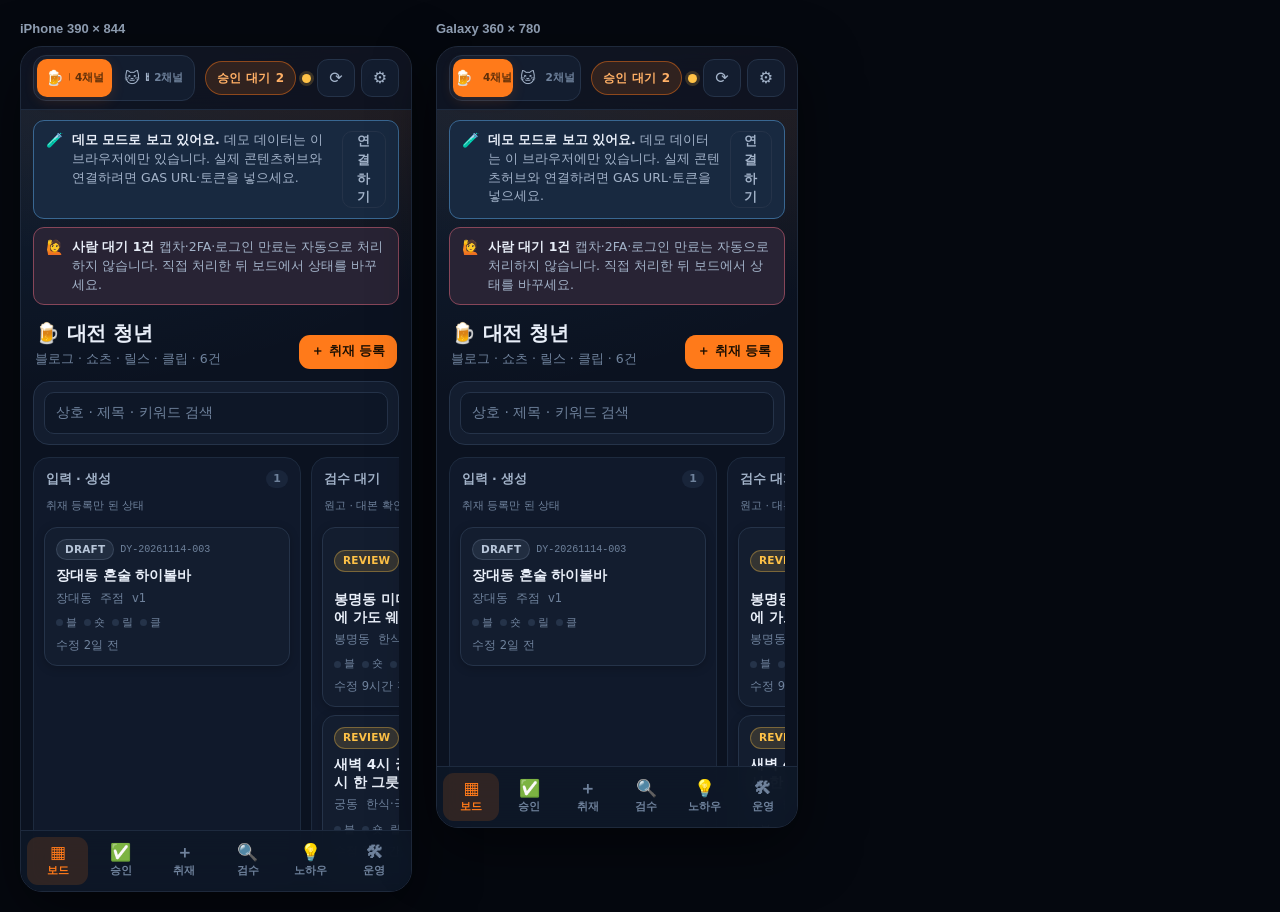
==== mobile-preview.html @ 9da31b43 "chore: 정적 자산 캐시 버전(m1-1) + 폰 레이아웃 확인용 임시 미리보기 페이지" ====
<!doctype html>
<html lang="ko"><head><meta charset="utf-8"><title>폰 화면 확인</title>
<style>
  body{margin:0;background:#05080f;color:#cbd5e1;font:13px/1.4 -apple-system,"Malgun Gothic",sans-serif;display:flex;gap:24px;padding:20px;align-items:flex-start}
  .col{display:flex;flex-direction:column;gap:8px}
  .cap{font-weight:700;color:#94a3b8}
  iframe{border:1px solid #1e293b;border-radius:22px;background:#0b1220;box-shadow:0 20px 60px rgba(0,0,0,.5)}
</style></head>
<body>
  <div class="col"><span class="cap">iPhone 390 × 844</span><iframe src="preview.html" width="390" height="844"></iframe></div>
  <div class="col"><span class="cap">Galaxy 360 × 780</span><iframe src="preview.html" width="360" height="780"></iframe></div>
</body></html>
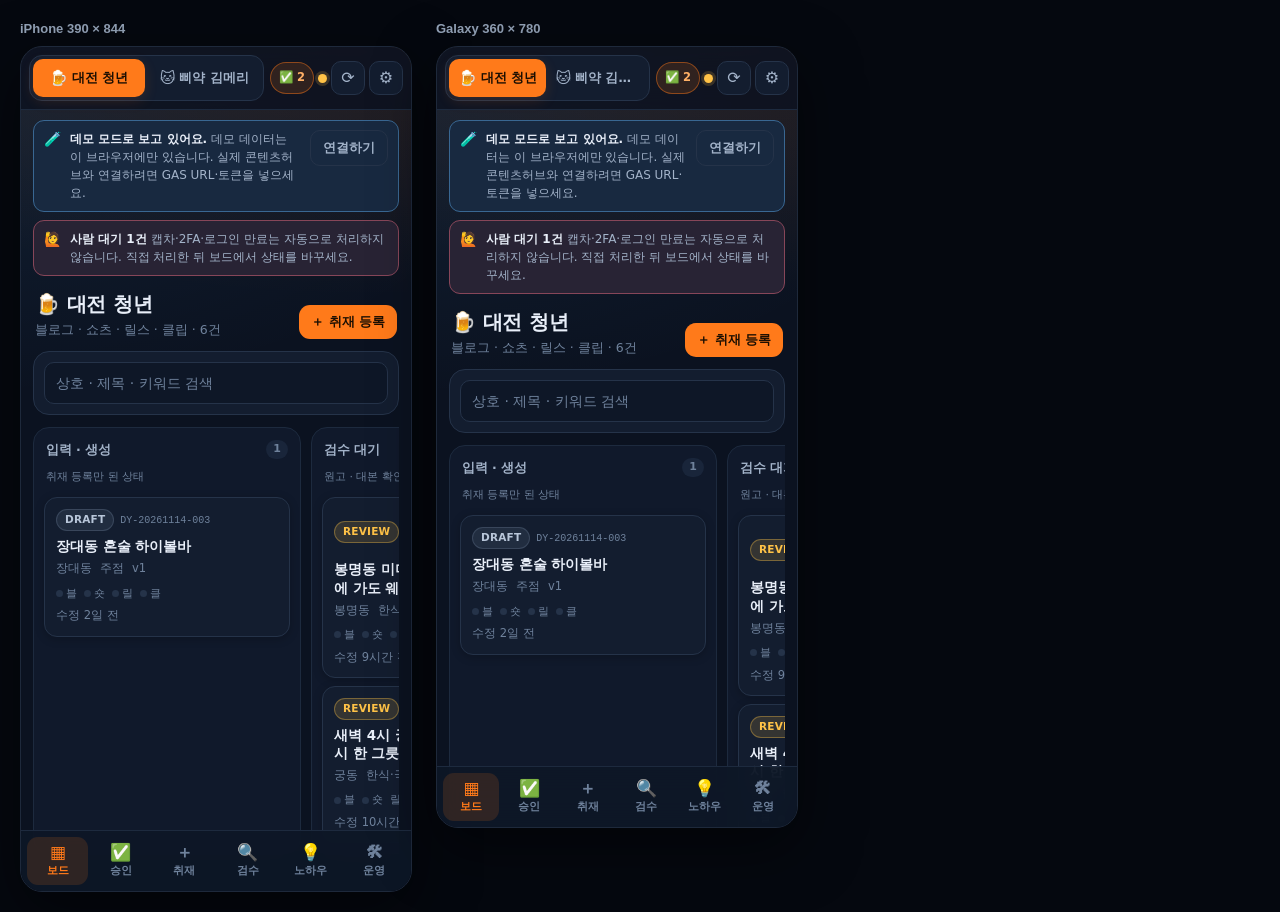
==== commit cae36309: "chore: 폰 미리보기 캐시 무효화" ====
--- a/mobile-preview.html
+++ b/mobile-preview.html
@@ -7,6 +7,6 @@
   iframe{border:1px solid #1e293b;border-radius:22px;background:#0b1220;box-shadow:0 20px 60px rgba(0,0,0,.5)}
 </style></head>
 <body>
-  <div class="col"><span class="cap">iPhone 390 × 844</span><iframe src="preview.html" width="390" height="844"></iframe></div>
-  <div class="col"><span class="cap">Galaxy 360 × 780</span><iframe src="preview.html" width="360" height="780"></iframe></div>
+  <div class="col"><span class="cap">iPhone 390 × 844</span><iframe src="preview.html?p=6" width="390" height="844"></iframe></div>
+  <div class="col"><span class="cap">Galaxy 360 × 780</span><iframe src="preview.html?p=6" width="360" height="780"></iframe></div>
 </body></html>
